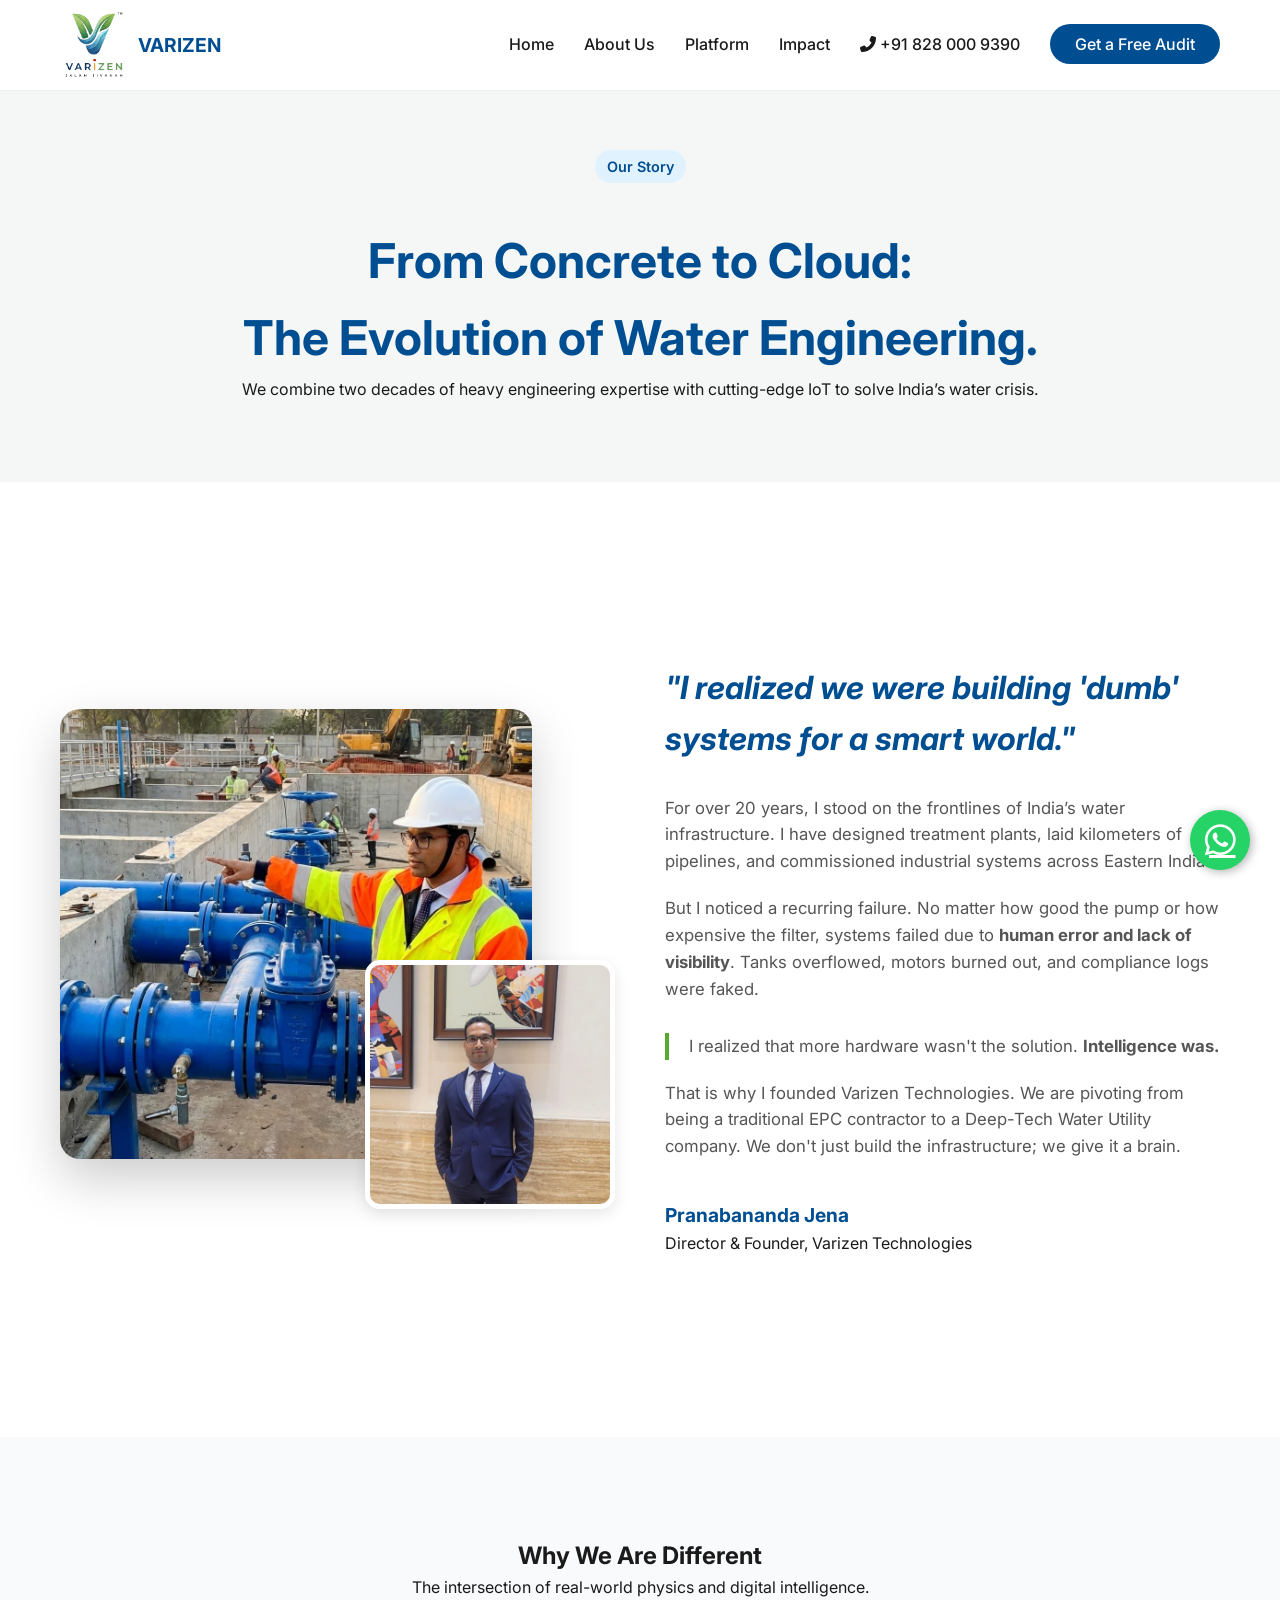
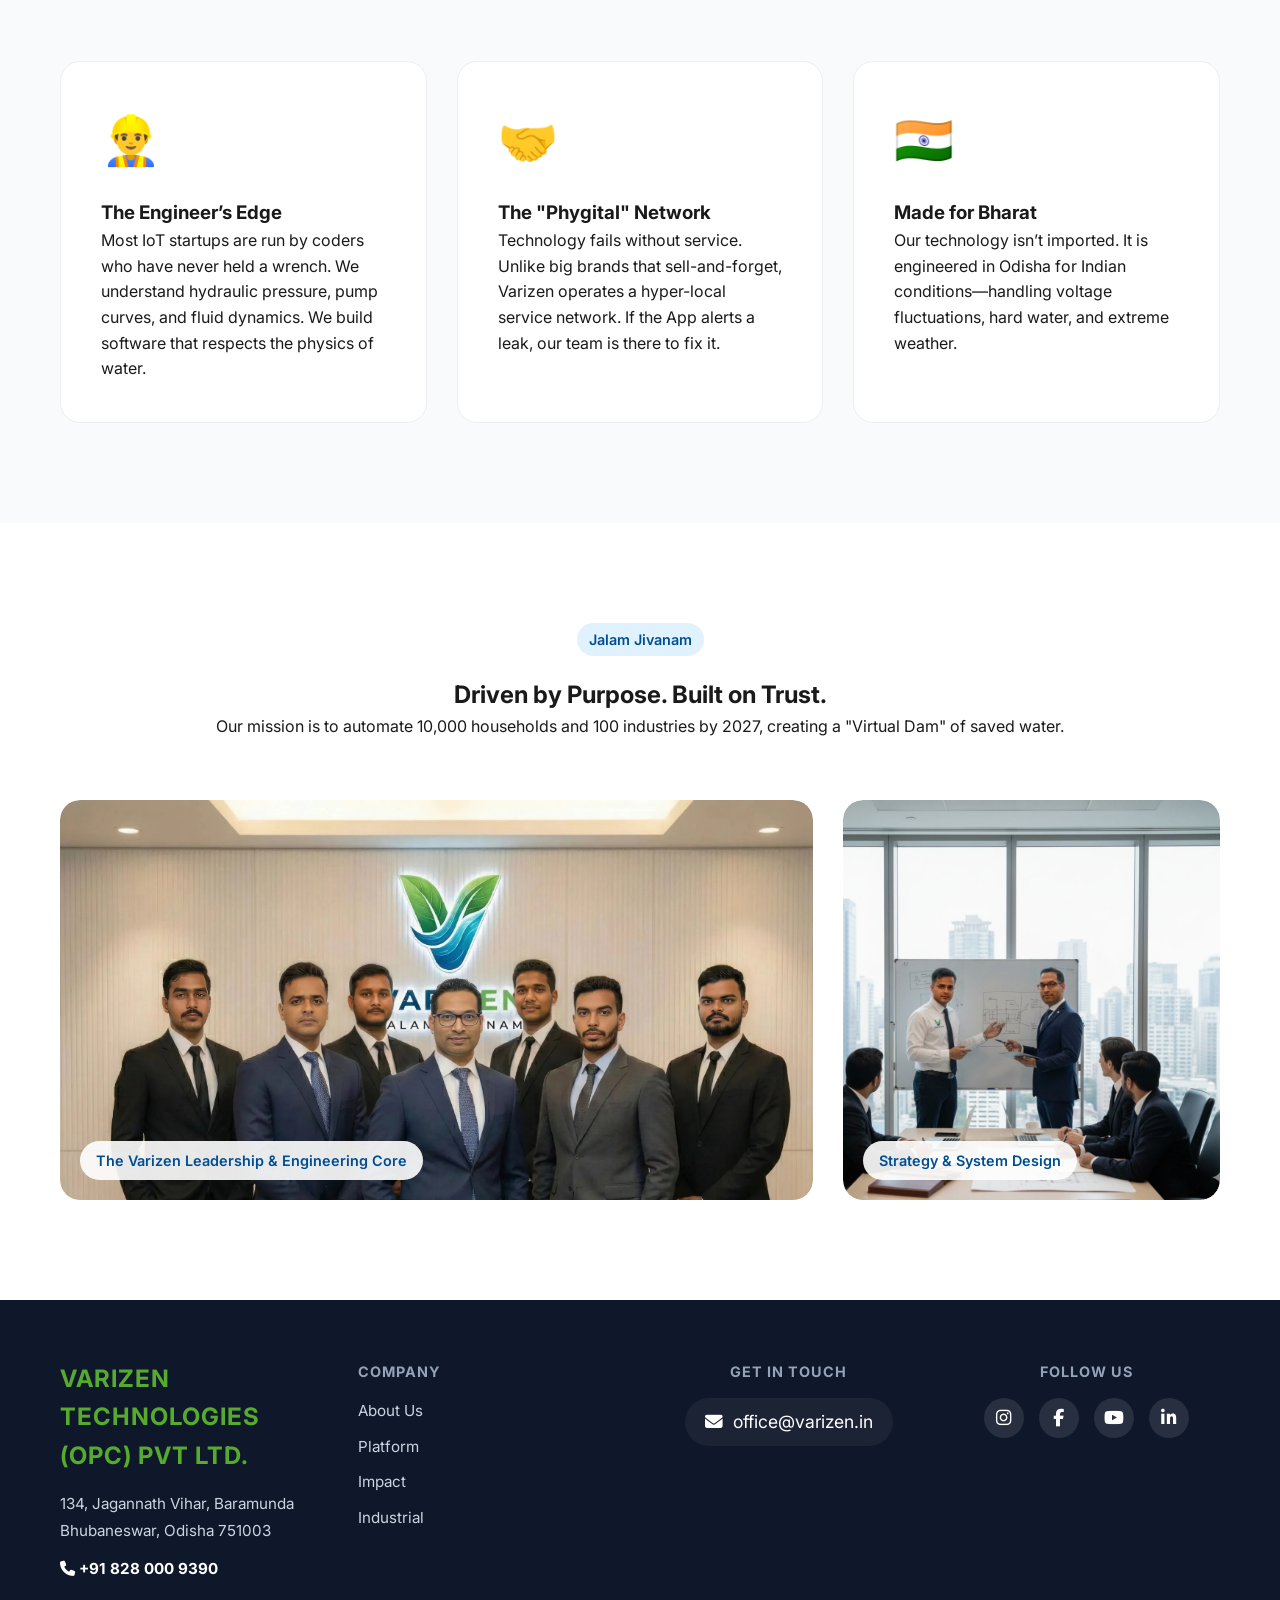
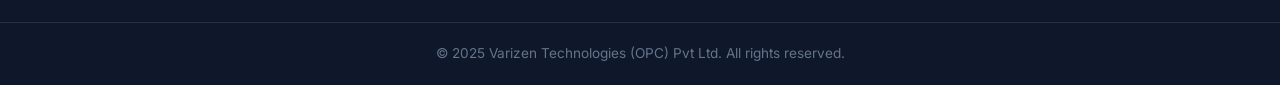
==== about.html @ 3175734f "Update about.html" ====
<!DOCTYPE html>
<html lang="en">
<head>
    <meta charset="UTF-8">
    <meta name="viewport" content="width=device-width, initial-scale=1.0">
    
    <title>About Varizen | The Engineer's Story Behind Smart Water</title>
    <meta name="description" content="Discover how Varizen Technologies evolved from traditional engineering to a leading IoT water utility company. Meet the founder Pranabananda Jena and his mission to save water.">
    
    <link rel="stylesheet" href="style.css">
    <link href="https://fonts.googleapis.com/css2?family=Inter:wght@300;400;600;700;800&display=swap" rel="stylesheet">
    <link rel="stylesheet" href="https://cdnjs.cloudflare.com/ajax/libs/font-awesome/6.4.0/css/all.min.css">
    <link rel="icon" type="image/png" href="assets/favicon.png">
</head>
<body>

    <nav>
        <div class="container nav-container">
            <div class="logo">
                <img src="assets/logo.PNG" alt="Varizen Logo" class="logo-img">
                <span class="logo-text">VARIZEN</span>
            </div>

            <div class="mobile-nav-group">
                <a href="tel:+918280009390" class="mobile-call-btn">
                    <i class="fas fa-phone-alt"></i> <span>Call Us</span>
                </a>

                <div class="hamburger" onclick="toggleMenu()">
                    <i class="fas fa-bars"></i>
                </div>
            </div>

            <ul class="nav-links" id="navLinks">
                <li><a href="index.html">Home</a></li>
                <li><a href="about.html">About Us</a></li>
                <li><a href="index.html#platform">Platform</a></li>
                <li><a href="index.html#impact">Impact</a></li>
                <li><a href="tel:+918280009390" class="nav-phone"><i class="fas fa-phone-alt"></i> +91 828 000 9390</a></li>
                <li><a href="#contact" class="btn-primary">Get a Free Audit</a></li>
            </ul>
        </div>
    </nav>
    
    <header class="page-header">
        <div class="container">
            <span class="badge">Our Story</span>
            <h1>From Concrete to Cloud: <br>The Evolution of Water Engineering.</h1>
            <p>We combine two decades of heavy engineering expertise with cutting-edge IoT to solve India’s water crisis.</p>
        </div>
    </header>

    <section class="story-section">
        <div class="container split-layout reverse-on-mobile">
            <div class="visual-side relative-container">
                <img src="assets/founder-site.jpg" alt="Pranabananda Jena on site" class="story-img-main shadow-lg">
                <img src="assets/founder-formal.jpg" alt="Founder in suit" class="story-img-overlay shadow-sm">
            </div>
            <div class="text-side story-text">
                <h2>"I realized we were building 'dumb' systems for a smart world."</h2>
                <p>For over 20 years, I stood on the frontlines of India’s water infrastructure. I have designed treatment plants, laid kilometers of pipelines, and commissioned industrial systems across Eastern India.</p>
                <p>But I noticed a recurring failure. No matter how good the pump or how expensive the filter, systems failed due to <strong>human error and lack of visibility</strong>. Tanks overflowed, motors burned out, and compliance logs were faked.</p>
                <p class="highlight-text">I realized that more hardware wasn't the solution. <strong>Intelligence was.</strong></p>
                <p>That is why I founded Varizen Technologies. We are pivoting from being a traditional EPC contractor to a Deep-Tech Water Utility company. We don't just build the infrastructure; we give it a brain.</p>
                <div class="founder-sign">
                    <strong>Pranabananda Jena</strong>
                    <span>Director & Founder, Varizen Technologies</span>
                </div>
            </div>
        </div>
    </section>

    <section class="dna-section">
        <div class="container">
            <div class="section-title">
                <h2>Why We Are Different</h2>
                <p>The intersection of real-world physics and digital intelligence.</p>
            </div>
            <div class="dna-grid">
                <div class="dna-card">
                    <div class="dna-icon">👷‍♂️</div>
                    <h3>The Engineer’s Edge</h3>
                    <p>Most IoT startups are run by coders who have never held a wrench. We understand hydraulic pressure, pump curves, and fluid dynamics. We build software that respects the physics of water.</p>
                </div>
                <div class="dna-card">
                    <div class="dna-icon">🤝</div>
                    <h3>The "Phygital" Network</h3>
                    <p>Technology fails without service. Unlike big brands that sell-and-forget, Varizen operates a hyper-local service network. If the App alerts a leak, our team is there to fix it.</p>
                </div>
                <div class="dna-card">
                    <div class="dna-icon">🇮🇳</div>
                    <h3>Made for Bharat</h3>
                    <p>Our technology isn’t imported. It is engineered in Odisha for Indian conditions—handling voltage fluctuations, hard water, and extreme weather.</p>
                </div>
            </div>
        </div>
    </section>

    <section class="team-section">
        <div class="container">
            <div class="section-title">
                <span class="badge">Jalam Jivanam</span>
                <h2>Driven by Purpose. Built on Trust.</h2>
                <p>Our mission is to automate 10,000 households and 100 industries by 2027, creating a "Virtual Dam" of saved water.</p>
            </div>
            
            <div class="team-gallery">
                <div class="gallery-item main-team-photo">
                    <img src="assets/team-full.jpg" alt="Varizen Leadership Team" class="shadow-md rounded-lg">
                    <div class="photo-caption">The Varizen Leadership & Engineering Core</div>
                </div>
                <div class="gallery-item side-team-photo">
                    <img src="assets/founders-working.jpg" alt="Founders Strategy Session" class="shadow-md rounded-lg">
                    <div class="photo-caption">Strategy & System Design</div>
                </div>
            </div>
        </div>
    </section>

    <footer>
        <div class="container footer-content">
            
            <div class="footer-col">
                <h3>VARIZEN TECHNOLOGIES (OPC) PVT LTD.</h3>
                <p class="address-text">
                    134, Jagannath Vihar, Baramunda<br>
                    Bhubaneswar, Odisha 751003
                </p>
                <p class="address-text" style="margin-top: 10px;">
                    <strong style="color: white;"><i class="fas fa-phone"></i> +91 828 000 9390</strong>
                </p>
            </div>

            <div class="footer-col">
                <h4>Company</h4>
                <ul class="footer-links-list">
                    <li><a href="about.html">About Us</a></li>
                    <li><a href="#platform">Platform</a></li>
                    <li><a href="#impact">Impact</a></li>
                    <li><a href="#commercial">Industrial</a></li>
                </ul>
            </div>

            <div class="footer-col center-text">
                <h4>Get in Touch</h4>
                <a href="mailto:office@varizen.in" class="email-link">
                    <i class="fas fa-envelope"></i> office@varizen.in
                </a>
            </div>

            <div class="footer-col right-text">
                <h4>Follow Us</h4>
                <div class="social-icons">
                    <a href="https://instagram.com/varizenwater" target="_blank"><i class="fab fa-instagram"></i></a>
                    <a href="https://facebook.com/varizenwater" target="_blank"><i class="fab fa-facebook-f"></i></a>
                    <a href="https://youtube.com/@varizenwater" target="_blank"><i class="fab fa-youtube"></i></a>
                    <a href="https://linkedin.com/company/varizenwater" target="_blank"><i class="fab fa-linkedin-in"></i></a>
                </div>
            </div>
        </div>
        <div class="copyright-bar">
            <p>&copy; 2025 Varizen Technologies (OPC) Pvt Ltd. All rights reserved.</p>
        </div>
    </footer>
    
    <a href="https://wa.me/918280009390?text=Hi%20Varizen,%20I%20would%20like%20to%20know%20more%20about%20your%20company." class="whatsapp-float" target="_blank">
        <i class="fab fa-whatsapp"></i>
    </a>
<script>
    // 1. Mobile Menu Toggle
    function toggleMenu() {
        const navLinks = document.getElementById("navLinks");
        navLinks.classList.toggle("active");
    }

    // 2. Active Menu Highlighter (Scroll Spy)
    window.addEventListener('scroll', () => {
        let sections = document.querySelectorAll('section');
        let navLinks = document.querySelectorAll('.nav-links a');
        
        sections.forEach(sec => {
            let top = window.scrollY;
            let offset = sec.offsetTop - 150; // Offset for fixed header
            let height = sec.offsetHeight;
            let id = sec.getAttribute('id');
            
            if(top >= offset && top < offset + height) {
                navLinks.forEach(links => {
                    links.classList.remove('active');
                    let target = document.querySelector('.nav-links a[href*=' + id + ']');
                    if(target) target.classList.add('active');
                });
            }
        });
    });
</script>
</body>
</html>
---- style.css ----
:root {
    --primary: #004e92;
    --secondary: #56ab2f;
    --dark: #1a1a1a;
    --light: #f4f7f6;
    --white: #ffffff;
    --gradient: linear-gradient(135deg, #004e92 0%, #56ab2f 100%);
}

* { margin: 0; padding: 0; box-sizing: border-box; font-family: 'Inter', sans-serif; }
body { background-color: var(--white); color: var(--dark); line-height: 1.6; }
.container { max-width: 1200px; margin: 0 auto; padding: 0 20px; }

/* ==================== NAVIGATION (DESKTOP DEFAULT) ==================== */
nav {
    padding: 10px 0; /* Reduced padding for sleeker look */
    position: fixed;
    width: 100%;
    top: 0;
    background: rgba(255, 255, 255, 0.98);
    backdrop-filter: blur(10px);
    z-index: 1000;
    border-bottom: 1px solid #eee;
}

.nav-container {
    display: flex;
    justify-content: space-between;
    align-items: center;
}

.logo {
    display: flex;
    align-items: center;
    gap: 10px;
    font-weight: 700;
    font-size: 1.2rem;
    color: var(--primary);
}

.logo-img { height: 70px; width: auto; } /* Fixed Desktop Height */

/* Desktop Menu Layout */
.nav-links {
    list-style: none;
    display: flex; /* Horizontal on Desktop */
    gap: 30px;
    align-items: center;
}

.nav-links a {
    text-decoration: none;
    color: var(--dark);
    font-weight: 500;
    position: relative;
    transition: 0.3s;
}

/* Hover & Active Effect (Underline) */
.nav-links a:hover, .nav-links a.active {
    color: var(--primary);
}

.nav-links a::after {
    content: '';
    position: absolute;
    width: 0%;
    height: 2px;
    bottom: -5px;
    left: 0;
    background-color: var(--primary);
    transition: 0.3s;
}

.nav-links a:hover::after, .nav-links a.active::after {
    width: 100%;
}

/* Hide Mobile Elements on Desktop */
.hamburger, .mobile-nav-group, .mobile-call-btn {
    display: none;
}

/* ==================== BUTTONS & UTILS ==================== */
.btn-primary {
    background: var(--primary);
    color: white !important;
    padding: 10px 25px;
    border-radius: 50px;
    transition: 0.3s;
}
.btn-primary:hover { background: var(--secondary); transform: translateY(-2px); }
.btn-primary::after { display: none; } /* No underline for button */

/* ==================== HERO SECTION ==================== */
.hero {
    padding-top: 140px;
    padding-bottom: 80px;
    background: radial-gradient(circle at top right, #eef9f0 0%, #fff 40%);
}
.hero-content { display: flex; align-items: center; justify-content: space-between; }
.hero-text { flex: 1; padding-right: 50px; }
.hero-text h1 { font-size: 3.5rem; line-height: 1.1; margin-bottom: 20px; color: #0f172a; }
.highlight { background: var(--gradient); -webkit-background-clip: text; -webkit-text-fill-color: transparent; }
.badge { background: #e0f2fe; color: var(--primary); padding: 5px 12px; border-radius: 20px; font-size: 0.9rem; font-weight: 600; margin-bottom: 20px; display: inline-block; }
.cta-group { margin-top: 30px; display: flex; gap: 15px; }

/* Phone Mockup */
.phone-mockup { width: 300px; height: 600px; background: #000; border-radius: 40px; padding: 10px; box-shadow: 0 20px 50px rgba(0,0,0,0.2); position: relative; border: 4px solid #333; }
.screen { background: white; width: 100%; height: 100%; border-radius: 30px; overflow: hidden; position: relative; display: flex; flex-direction: column; }
.app-header { background: var(--primary); color: white; padding: 30px 20px 10px; display: flex; justify-content: space-between; }
.water-circle { width: 180px; height: 180px; border: 5px solid #eee; border-radius: 50%; margin: 40px auto; position: relative; overflow: hidden; background: #fff; }
.wave { position: absolute; bottom: 0; left: 0; width: 200%; height: 60%; background: rgba(0, 78, 146, 0.6); animation: wave 4s infinite linear; }
@keyframes wave { 0% { transform: translateX(0); } 100% { transform: translateX(-50%); } }
.app-stats { padding: 20px; display: grid; grid-template-columns: 1fr 1fr; gap: 10px; }
.stat-box { background: #f4f7f6; padding: 15px; border-radius: 12px; text-align: center; }
.alert-box { background: #dcfce7; color: #166534; margin: 20px; padding: 10px; border-radius: 8px; text-align: center; font-weight: bold; font-size: 0.9rem; }

/* Ticker & Features */
.ticker-section { background: var(--dark); color: white; text-align: center; padding: 40px 0; }
.ticker-section h2 { font-size: 4rem; font-weight: 700; color: var(--secondary); font-family: monospace; }
.features { padding: 100px 0; }
.section-title { text-align: center; margin-bottom: 60px; }
.feature-grid { display: grid; grid-template-columns: repeat(auto-fit, minmax(300px, 1fr)); gap: 30px; }
.card { padding: 30px; border-radius: 20px; background: white; box-shadow: 0 10px 30px rgba(0,0,0,0.05); transition: 0.3s; border: 1px solid #eee; }
.card:hover { transform: translateY(-10px); border-color: var(--primary); }
.card .icon { font-size: 2rem; margin-bottom: 20px; background: #e0f2fe; width: 60px; height: 60px; display: flex; align-items: center; justify-content: center; border-radius: 50%; }

/* Industrial */
.industrial { padding-bottom: 80px; }
.split-layout { display: flex; align-items: center; gap: 50px; padding: 80px 20px; }
.text-side { flex: 1; min-width: 300px; }
.visual-side { flex: 1; display: flex; justify-content: center; }
.check-list { list-style: none; margin: 20px 0; }
.check-list li { margin-bottom: 10px; font-size: 1.1rem; color: var(--dark); }
.industrial-img { width: 100%; max-width: 600px; border-radius: 20px; box-shadow: 0 20px 40px rgba(0, 78, 146, 0.2); border: 4px solid white; display: block; margin: 0 auto; }

/* Impact */
.impact-grid { display: grid; grid-template-columns: repeat(auto-fit, minmax(250px, 1fr)); gap: 30px; margin-bottom: 50px; }
.impact-card { background: white; padding: 40px 20px; border-radius: 20px; text-align: center; border: 1px solid #eee; transition: 0.3s; }
.impact-card:hover { box-shadow: 0 10px 40px rgba(86, 171, 47, 0.2); transform: translateY(-5px); border-color: var(--secondary); }
.impact-icon { font-size: 2.5rem; margin-bottom: 15px; }
.impact-number { font-size: 2.5rem; font-weight: 800; color: var(--secondary); margin: 10px 0; }
.impact-desc { color: #666; font-size: 0.95rem; }
.roi-box { background: var(--primary); color: white; padding: 40px; border-radius: 20px; text-align: center; max-width: 800px; margin: 0 auto; box-shadow: 0 20px 40px rgba(0, 78, 146, 0.3); }
.roi-box h3 { margin-bottom: 10px; font-size: 1.5rem; }
.roi-box strong { color: #ffd700; font-size: 1.2rem; }

/* Footer */
footer { background: #0f172a; color: white; padding-top: 60px; margin-top: auto; }
.footer-content { display: flex; justify-content: space-between; align-items: flex-start; padding-bottom: 40px; flex-wrap: wrap; gap: 30px; }
.footer-col { flex: 1; min-width: 250px; }
.footer-col h3 { color: var(--secondary); font-size: 1.5rem; margin-bottom: 15px; letter-spacing: 1px; }
.footer-col h4 { color: #94a3b8; font-size: 0.9rem; text-transform: uppercase; letter-spacing: 1px; margin-bottom: 15px; }
.address-text { color: #cbd5e1; font-size: 0.95rem; line-height: 1.8; }
.email-link { color: white; text-decoration: none; font-size: 1.1rem; transition: 0.3s; display: inline-flex; align-items: center; gap: 10px; background: rgba(255,255,255,0.05); padding: 10px 20px; border-radius: 50px; }
.email-link:hover { background: var(--primary); transform: translateY(-2px); }
.social-icons { display: flex; gap: 15px; }
.social-icons a { width: 40px; height: 40px; background: rgba(255,255,255,0.1); color: white; display: flex; align-items: center; justify-content: center; border-radius: 50%; text-decoration: none; transition: 0.3s; font-size: 1.1rem; }
.social-icons a:hover { background: var(--secondary); transform: translateY(-3px); box-shadow: 0 5px 15px rgba(86, 171, 47, 0.3); }
.right-text, .center-text { display: flex; flex-direction: column; align-items: center; }
.copyright-bar { border-top: 1px solid rgba(255,255,255,0.1); text-align: center; padding: 20px 0; font-size: 0.85rem; color: #64748b; }
.footer-links-list { list-style: none; padding: 0; }
.footer-links-list li { margin-bottom: 10px; }
.footer-links-list a { text-decoration: none; color: #cbd5e1; font-size: 0.95rem; transition: 0.3s; display: inline-block; }
.footer-links-list a:hover { color: var(--secondary); transform: translateX(5px); }

/* About Page Styles */
.page-header { padding-top: 150px; padding-bottom: 80px; background: var(--light); text-align: center; }
.page-header h1 { font-size: 3rem; color: var(--primary); margin-top: 20px; }
.story-section { padding: 100px 0; background: white; }
.story-text h2 { font-size: 2rem; color: var(--primary); margin-bottom: 30px; font-style: italic; position: relative; }
.story-text h2::before { content: '“'; font-size: 5rem; color: rgba(0, 78, 146, 0.1); position: absolute; top: -40px; left: -20px; z-index: -1; }
.story-text p { margin-bottom: 20px; font-size: 1.05rem; color: #555; }
.highlight-text { font-size: 1.2rem; color: var(--dark); border-left: 4px solid var(--secondary); padding-left: 20px; margin: 30px 0; }
.founder-sign { margin-top: 40px; }
.founder-sign strong { display: block; font-size: 1.2rem; color: var(--primary); }
.relative-container { position: relative; height: 500px; }
.story-img-main { width: 85%; height: 450px; object-fit: cover; border-radius: 20px; position: absolute; top: 0; left: 0; z-index: 1; }
.story-img-overlay { width: 45%; height: auto; border-radius: 15px; position: absolute; bottom: 0; right: 0; z-index: 2; border: 5px solid white; }
.dna-section { padding: 100px 0; background: #f8fafc; }
.dna-grid { display: grid; grid-template-columns: repeat(auto-fit, minmax(300px, 1fr)); gap: 30px; }
.dna-card { background: white; padding: 40px; border-radius: 20px; border: 1px solid #eee; transition: 0.3s; }
.dna-card:hover { border-color: var(--primary); box-shadow: 0 10px 30px rgba(0,0,0,0.05); }
.dna-icon { font-size: 3rem; margin-bottom: 20px; }
.team-section { padding: 100px 0; background: white; }
.team-gallery { display: grid; grid-template-columns: 2fr 1fr; gap: 30px; margin-top: 50px; }
.gallery-item { position: relative; height: 400px; overflow: hidden; border-radius: 20px; }
.gallery-item img { width: 100%; height: 100%; object-fit: cover; object-position: top center; }
.photo-caption { position: absolute; bottom: 20px; left: 20px; background: rgba(255,255,255,0.9); padding: 8px 16px; border-radius: 50px; font-weight: 600; color: var(--primary); font-size: 0.9rem; }
.shadow-sm { box-shadow: 0 5px 15px rgba(0,0,0,0.1); }
.shadow-md { box-shadow: 0 10px 30px rgba(0,0,0,0.15); }
.shadow-lg { box-shadow: 0 20px 50px rgba(0,0,0,0.2); }
.rounded-lg { border-radius: 20px; }

/* ==================== MOBILE RESPONSIVENESS ==================== */
@media (max-width: 900px) {
    .team-gallery { grid-template-columns: 1fr; height: auto; }
    .main-team-photo { height: 300px; }
    .side-team-photo { height: 300px; }
    .nav-phone { display: none; }
}

@media (max-width: 768px) {
    /* Reveal Mobile Elements */
    .mobile-nav-group { display: flex; align-items: center; }
    .hamburger { display: block; font-size: 1.5rem; color: var(--primary); cursor: pointer; margin-left: 15px; }
    
    /* Hide Desktop Logo Text */
    .logo-text { display: none; }
    .logo-img { height: 50px; width: auto; object-fit: contain; }

    /* Mobile Call Button */
    .mobile-call-btn { display: flex; align-items: center; gap: 6px; background-color: #004e92; color: white !important; padding: 8px 16px; border-radius: 50px; text-decoration: none; font-weight: 600; font-size: 0.85rem; box-shadow: 0 4px 10px rgba(0, 78, 146, 0.2); transition: 0.2s; }
    .mobile-call-btn:active { transform: scale(0.95); background-color: #003366; }

    /* Mobile Menu Logic */
    .nav-links {
        display: none; /* Hidden Default */
        position: absolute;
        top: 80px; /* Pushed down to clear header */
        left: 0;
        width: 100%;
        background-color: white;
        flex-direction: column;
        align-items: center;
        gap: 25px;
        padding: 40px 0;
        box-shadow: 0 10px 20px rgba(0,0,0,0.1);
        border-top: 1px solid #eee;
    }
    
    .nav-links.active { display: flex; } /* Show when Active */
    
    /* Layout Adjustments */
    .hero-content, .split-layout { flex-direction: column; }
    .hero-text { padding-right: 0; text-align: center; margin-bottom: 40px; }
    .hero-text h1 { font-size: 2.5rem; }
    .cta-group { justify-content: center; }
    .footer-content { flex-direction: column; text-align: center; align-items: center; }
    .relative-container { height: auto; margin-bottom: 50px; }
    .story-img-main { position: relative; width: 100%; height: 350px; }
    .story-img-overlay { position: absolute; width: 40%; bottom: -30px; right: 10px; }
    .reverse-on-mobile { flex-direction: column-reverse; }
    
    /* Header Fixes */
    .page-header { padding-top: 120px !important; padding-bottom: 40px; }
    .page-header h1 { font-size: 2rem !important; line-height: 1.3; margin-top: 10px; padding: 0 15px; }
}

/* Floating WhatsApp */
.whatsapp-float { position: fixed; width: 60px; height: 60px; bottom: 30px; right: 30px; background-color: #25d366; color: #FFF; border-radius: 50px; text-align: center; font-size: 35px; box-shadow: 2px 2px 10px rgba(0,0,0,0.3); z-index: 10000; display: flex; align-items: center; justify-content: center; transition: 0.3s; animation: pulse 2s infinite; }
.whatsapp-float:hover { background-color: #1ebe57; transform: scale(1.1); }
@keyframes pulse { 0% { box-shadow: 0 0 0 0 rgba(37, 211, 102, 0.7); } 70% { box-shadow: 0 0 0 15px rgba(37, 211, 102, 0); } 100% { box-shadow: 0 0 0 0 rgba(37, 211, 102, 0); } }
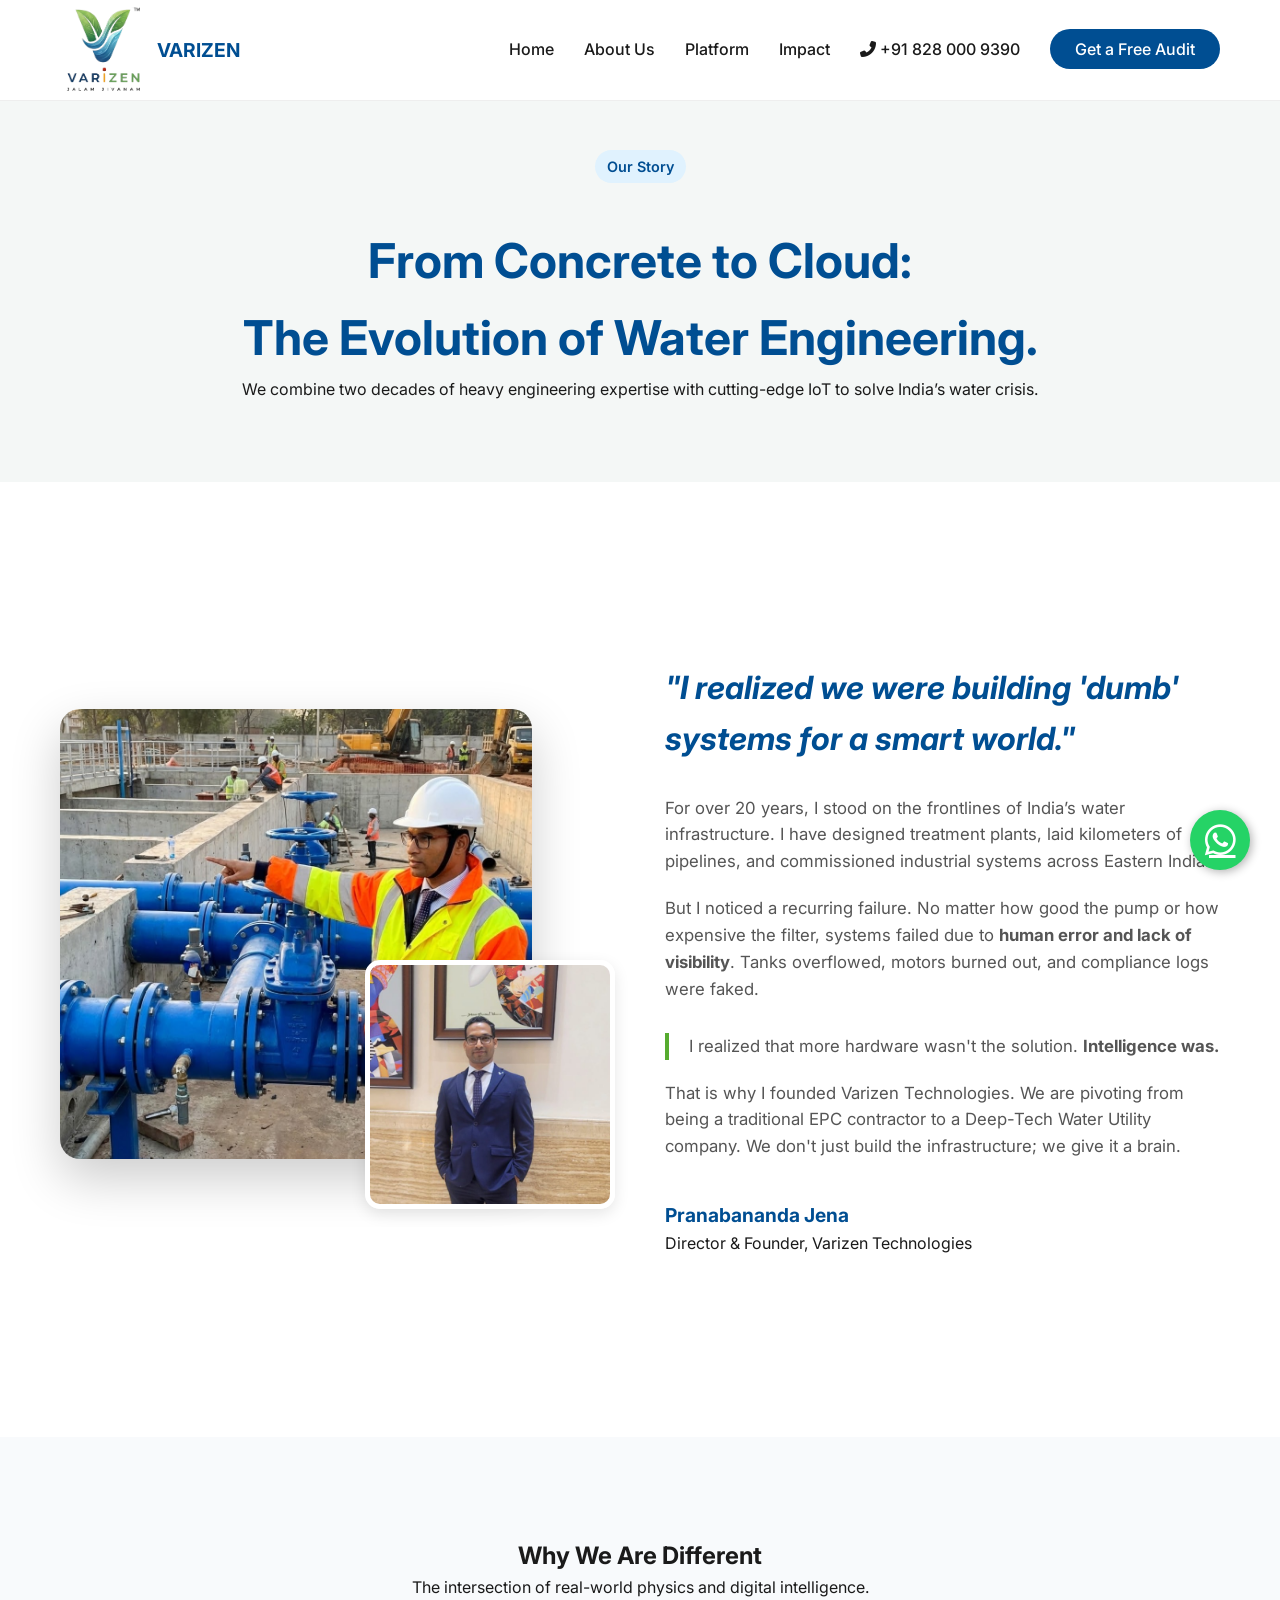
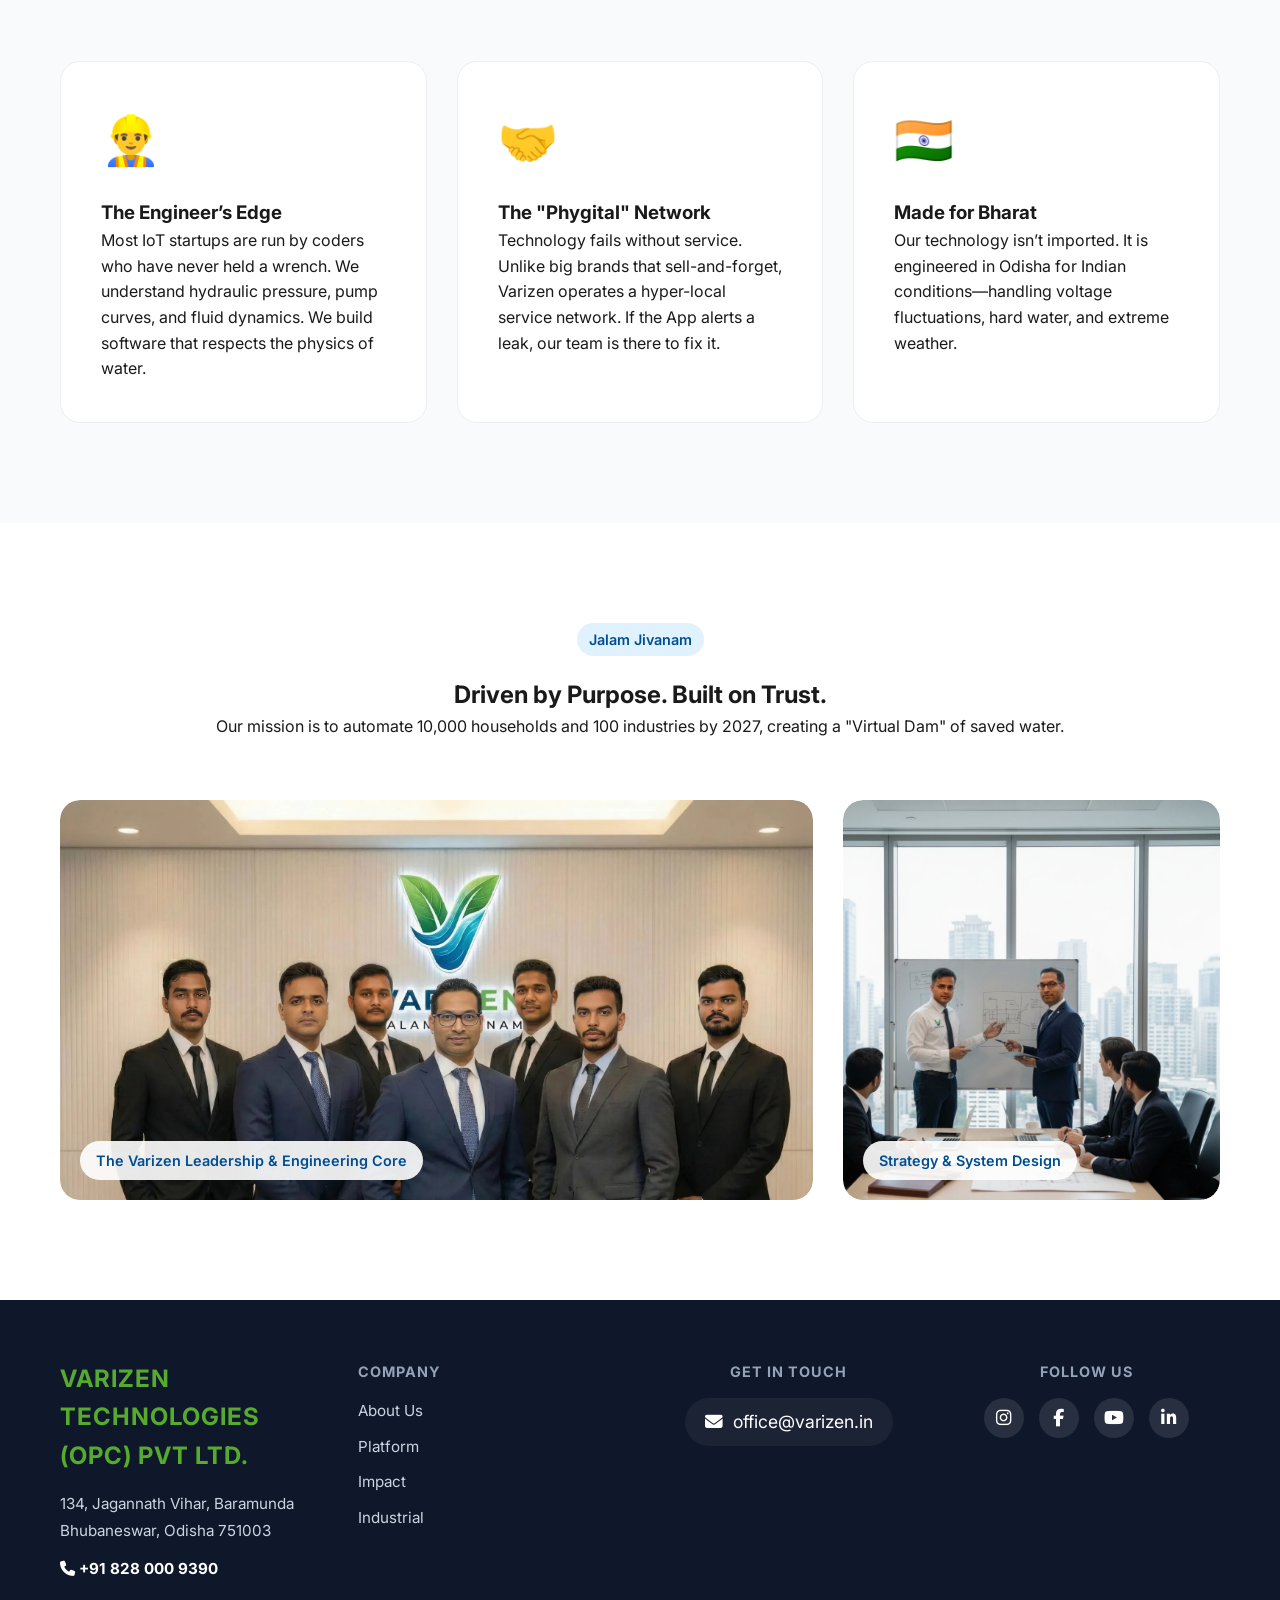
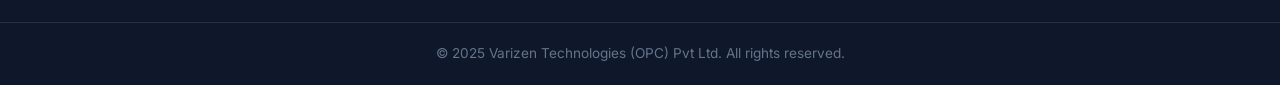
==== commit c662a14f: "Update about.html" ====
--- a/about.html
+++ b/about.html
@@ -173,25 +173,58 @@
         navLinks.classList.toggle("active");
     }
 
-    // 2. Active Menu Highlighter (Scroll Spy)
-    window.addEventListener('scroll', () => {
-        let sections = document.querySelectorAll('section');
-        let navLinks = document.querySelectorAll('.nav-links a');
-        
-        sections.forEach(sec => {
-            let top = window.scrollY;
-            let offset = sec.offsetTop - 150; // Offset for fixed header
-            let height = sec.offsetHeight;
-            let id = sec.getAttribute('id');
+    // 2. Active Menu Highlighter
+    document.addEventListener("DOMContentLoaded", function() {
+        const navLinks = document.querySelectorAll('.nav-links a');
+        const currentPath = window.location.pathname;
+
+        // === LOGIC A: File-Based Highlighting (Home / About) ===
+        navLinks.forEach(link => {
+            link.classList.remove('active-link'); // Clean slate
             
-            if(top >= offset && top < offset + height) {
-                navLinks.forEach(links => {
-                    links.classList.remove('active');
-                    let target = document.querySelector('.nav-links a[href*=' + id + ']');
-                    if(target) target.classList.add('active');
-                });
+            const href = link.getAttribute('href');
+
+            // CASE 1: HOME PAGE
+            // Checks if we are at root "/" OR "/index.html"
+            if (href === 'index.html' && (currentPath.endsWith('/') || currentPath.endsWith('index.html'))) {
+                link.classList.add('active-link');
+            }
+
+            // CASE 2: ABOUT PAGE
+            if (href === 'about.html' && currentPath.includes('about.html')) {
+                link.classList.add('active-link');
             }
         });
+
+        // === LOGIC B: Scroll-Based Highlighting (Platform / Impact) ===
+        // Only run this if we are on the Home Page
+        if (currentPath.endsWith('/') || currentPath.endsWith('index.html')) {
+            window.addEventListener('scroll', () => {
+                let sections = document.querySelectorAll('section');
+                
+                sections.forEach(sec => {
+                    let top = window.scrollY;
+                    let offset = sec.offsetTop - 150; // Adjust for header height
+                    let height = sec.offsetHeight;
+                    let id = sec.getAttribute('id');
+                    
+                    if (top >= offset && top < offset + height) {
+                        // If we are scrolling a section, remove the "Home" highlight
+                        navLinks.forEach(link => link.classList.remove('active-link'));
+                        
+                        // Add highlight to the specific section link
+                        let target = document.querySelector('.nav-links a[href*=' + id + ']');
+                        if(target) target.classList.add('active-link');
+                    }
+                });
+                
+                // If we scroll back to the very top, re-highlight Home
+                if (window.scrollY < 100) {
+                     navLinks.forEach(link => link.classList.remove('active-link'));
+                     document.querySelector('.nav-links a[href="index.html"]').classList.add('active-link');
+                }
+            });
+        }
     });
 </script>
 </body>
--- a/style.css
+++ b/style.css
@@ -13,7 +13,7 @@
 
 /* ==================== NAVIGATION (DESKTOP DEFAULT) ==================== */
 nav {
-    padding: 10px 0; /* Reduced padding for sleeker look */
+    padding: 5px 0; /* Reduced padding for sleeker look */
     position: fixed;
     width: 100%;
     top: 0;
@@ -38,7 +38,7 @@
     color: var(--primary);
 }
 
-.logo-img { height: 70px; width: auto; } /* Fixed Desktop Height */
+.logo-img { height: 90px; width: auto; } /* Fixed Desktop Height */
 
 /* Desktop Menu Layout */
 .nav-links {
@@ -208,7 +208,7 @@
     
     /* Hide Desktop Logo Text */
     .logo-text { display: none; }
-    .logo-img { height: 50px; width: auto; object-fit: contain; }
+    .logo-img { height: 60px; width: auto; object-fit: contain; }
 
     /* Mobile Call Button */
     .mobile-call-btn { display: flex; align-items: center; gap: 6px; background-color: #004e92; color: white !important; padding: 8px 16px; border-radius: 50px; text-decoration: none; font-weight: 600; font-size: 0.85rem; box-shadow: 0 4px 10px rgba(0, 78, 146, 0.2); transition: 0.2s; }
@@ -218,7 +218,7 @@
     .nav-links {
         display: none; /* Hidden Default */
         position: absolute;
-        top: 80px; /* Pushed down to clear header */
+        top: 90px; /* Pushed down to clear header */
         left: 0;
         width: 100%;
         background-color: white;
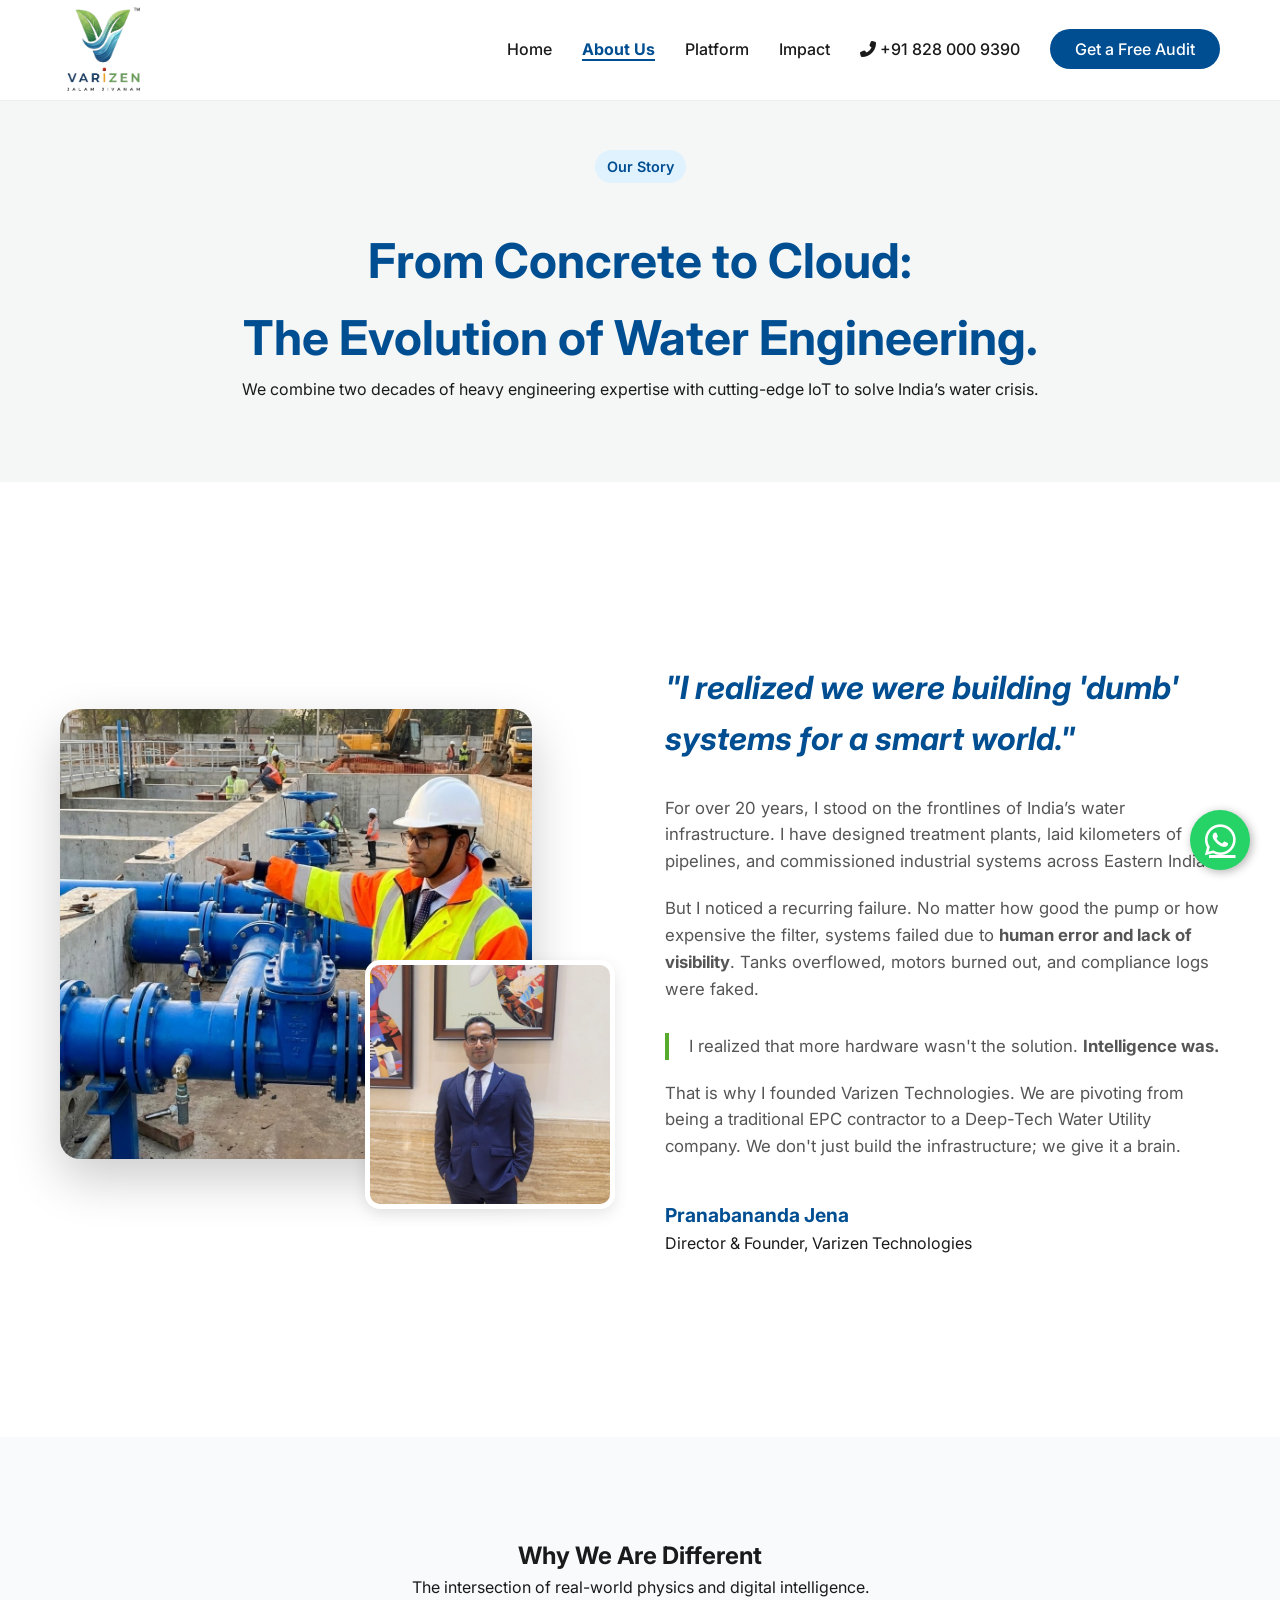
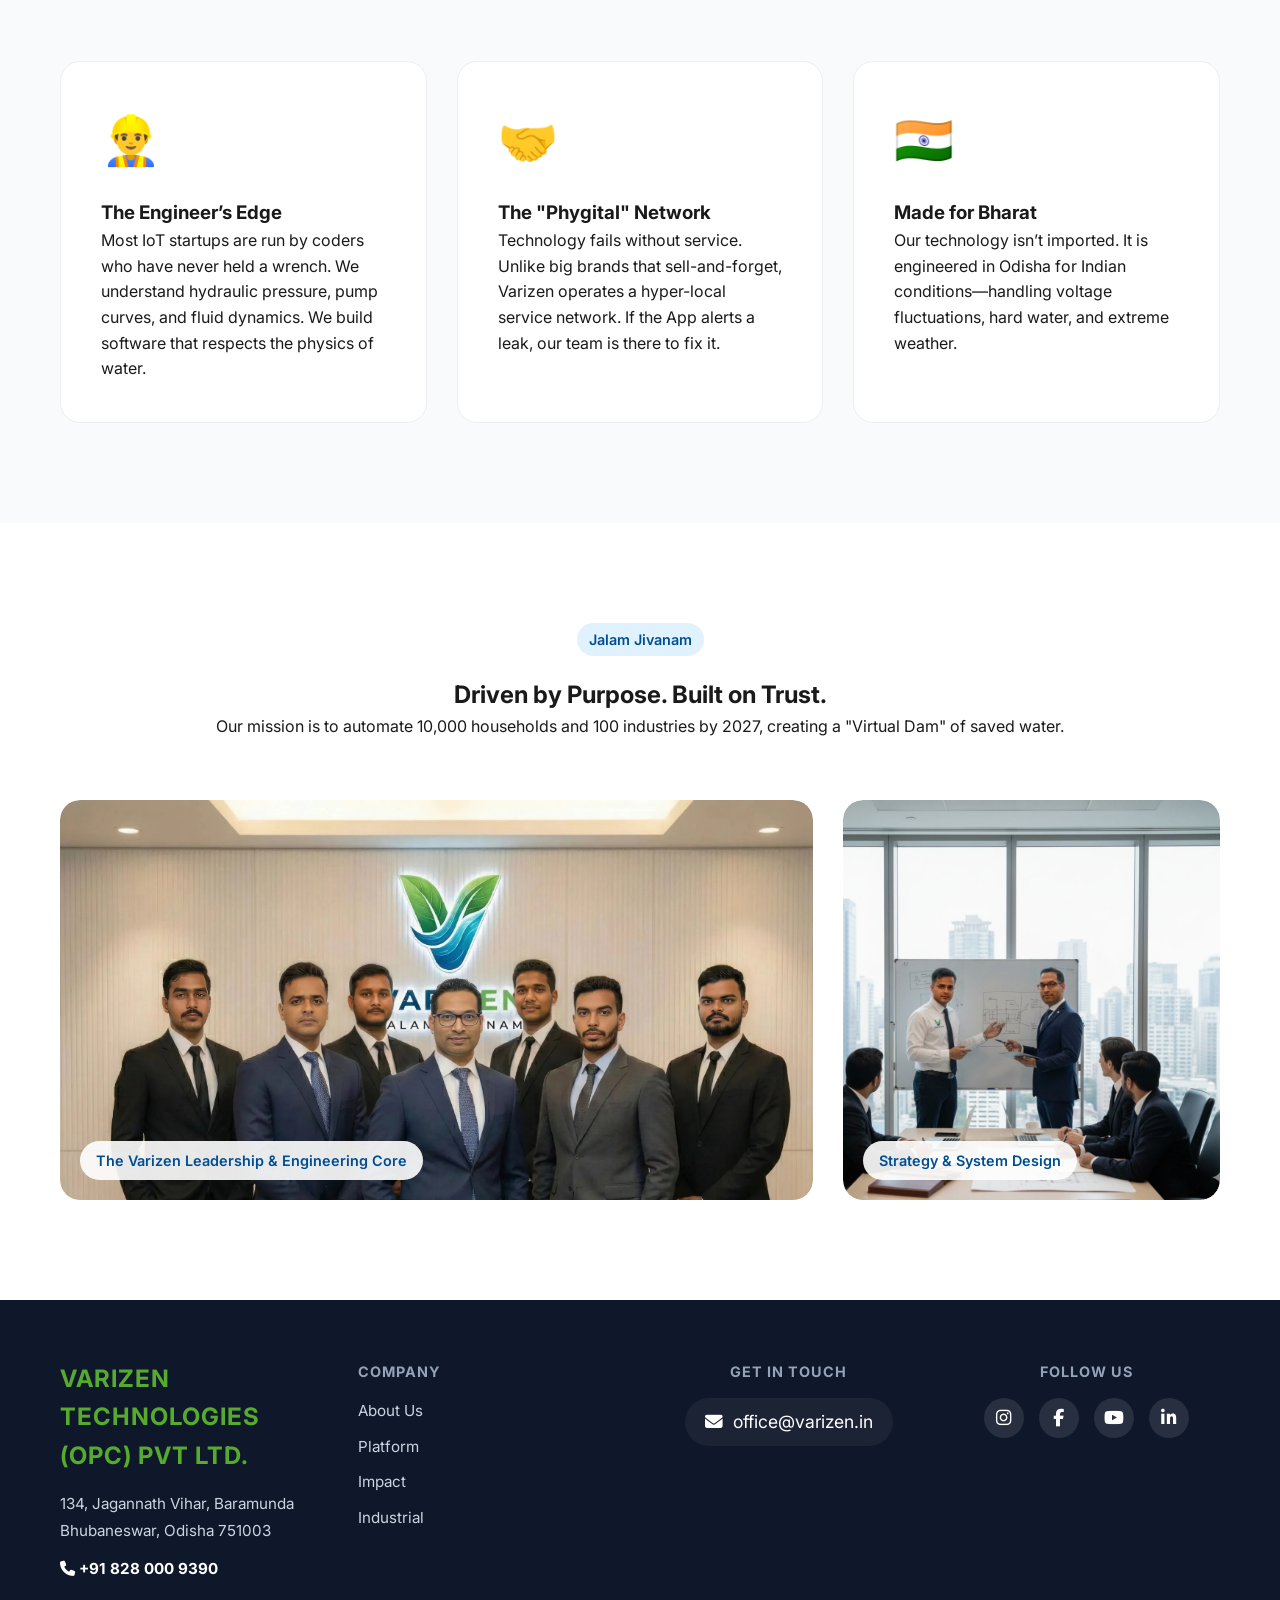
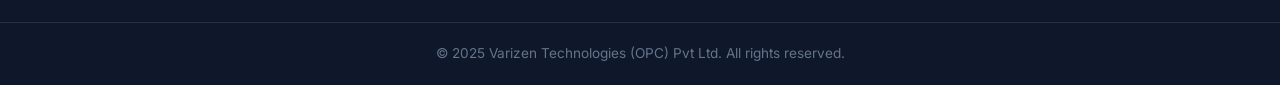
==== commit 00d9be01: "Update about.html" ====
--- a/about.html
+++ b/about.html
@@ -18,7 +18,7 @@
         <div class="container nav-container">
             <div class="logo">
                 <img src="assets/logo.PNG" alt="Varizen Logo" class="logo-img">
-                <span class="logo-text">VARIZEN</span>
+                <span class="logo-text"></span>
             </div>
 
             <div class="mobile-nav-group">
@@ -173,58 +173,68 @@
         navLinks.classList.toggle("active");
     }
 
-    // 2. Active Menu Highlighter
+    // 2. Intelligent Menu Highlighter (Works on Load & Scroll)
     document.addEventListener("DOMContentLoaded", function() {
         const navLinks = document.querySelectorAll('.nav-links a');
         const currentPath = window.location.pathname;
-
-        // === LOGIC A: File-Based Highlighting (Home / About) ===
-        navLinks.forEach(link => {
-            link.classList.remove('active-link'); // Clean slate
-            
-            const href = link.getAttribute('href');
-
-            // CASE 1: HOME PAGE
-            // Checks if we are at root "/" OR "/index.html"
-            if (href === 'index.html' && (currentPath.endsWith('/') || currentPath.endsWith('index.html'))) {
-                link.classList.add('active-link');
-            }
-
-            // CASE 2: ABOUT PAGE
-            if (href === 'about.html' && currentPath.includes('about.html')) {
-                link.classList.add('active-link');
+        const currentHash = window.location.hash; // Gets #platform, #impact etc.
+
+        // --- PART A: Handle "About Us" Page ---
+        if (currentPath.includes('about.html')) {
+            navLinks.forEach(link => link.classList.remove('active-link'));
+            document.querySelector('a[href="about.html"]').classList.add('active-link');
+            return; // Stop here if we are on About page
+        }
+
+        // --- PART B: Handle Home Page (Scroll Spy) ---
+        
+        // 1. Default to "Home" active
+        function setHomeActive() {
+            navLinks.forEach(link => link.classList.remove('active-link'));
+            document.querySelector('a[href="index.html"]').classList.add('active-link');
+        }
+
+        // If no hash (#) is present, highlight Home immediately
+        if (!currentHash) {
+            setHomeActive();
+        }
+
+        // 2. Setup IntersectionObserver (The Modern Way)
+        // This watches sections and triggers when 50% of them is visible
+        const observerOptions = {
+            root: null,
+            rootMargin: '0px',
+            threshold: 0.4 // Trigger when 40% of the section is visible
+        };
+
+        const observer = new IntersectionObserver((entries) => {
+            entries.forEach(entry => {
+                if (entry.isIntersecting) {
+                    // Remove active class from all
+                    navLinks.forEach(link => link.classList.remove('active-link'));
+                    
+                    // Add active class to the visible section's link
+                    const id = entry.target.getAttribute('id');
+                    const targetLink = document.querySelector(`.nav-links a[href*="#${id}"]`);
+                    
+                    if (targetLink) {
+                        targetLink.classList.add('active-link');
+                    }
+                }
+            });
+        }, observerOptions);
+
+        // Start watching the sections
+        document.querySelectorAll('section').forEach(section => {
+            observer.observe(section);
+        });
+
+        // 3. Special Case: Detect if user scrolls back to very top (Home)
+        window.addEventListener('scroll', () => {
+            if (window.scrollY === 0) {
+                setHomeActive();
             }
         });
-
-        // === LOGIC B: Scroll-Based Highlighting (Platform / Impact) ===
-        // Only run this if we are on the Home Page
-        if (currentPath.endsWith('/') || currentPath.endsWith('index.html')) {
-            window.addEventListener('scroll', () => {
-                let sections = document.querySelectorAll('section');
-                
-                sections.forEach(sec => {
-                    let top = window.scrollY;
-                    let offset = sec.offsetTop - 150; // Adjust for header height
-                    let height = sec.offsetHeight;
-                    let id = sec.getAttribute('id');
-                    
-                    if (top >= offset && top < offset + height) {
-                        // If we are scrolling a section, remove the "Home" highlight
-                        navLinks.forEach(link => link.classList.remove('active-link'));
-                        
-                        // Add highlight to the specific section link
-                        let target = document.querySelector('.nav-links a[href*=' + id + ']');
-                        if(target) target.classList.add('active-link');
-                    }
-                });
-                
-                // If we scroll back to the very top, re-highlight Home
-                if (window.scrollY < 100) {
-                     navLinks.forEach(link => link.classList.remove('active-link'));
-                     document.querySelector('.nav-links a[href="index.html"]').classList.add('active-link');
-                }
-            });
-        }
     });
 </script>
 </body>
--- a/style.css
+++ b/style.css
@@ -248,6 +248,12 @@
     .page-header h1 { font-size: 2rem !important; line-height: 1.3; margin-top: 10px; padding: 0 15px; }
 }
 
+/* Active Link Style for Navbar */
+.active-link {
+    color: var(--primary) !important; /* Force Blue */
+    font-weight: 700 !important;      /* Force Bold */
+    border-bottom: 2px solid var(--primary); /* Optional: Add underline to be sure */
+}
 /* Floating WhatsApp */
 .whatsapp-float { position: fixed; width: 60px; height: 60px; bottom: 30px; right: 30px; background-color: #25d366; color: #FFF; border-radius: 50px; text-align: center; font-size: 35px; box-shadow: 2px 2px 10px rgba(0,0,0,0.3); z-index: 10000; display: flex; align-items: center; justify-content: center; transition: 0.3s; animation: pulse 2s infinite; }
 .whatsapp-float:hover { background-color: #1ebe57; transform: scale(1.1); }
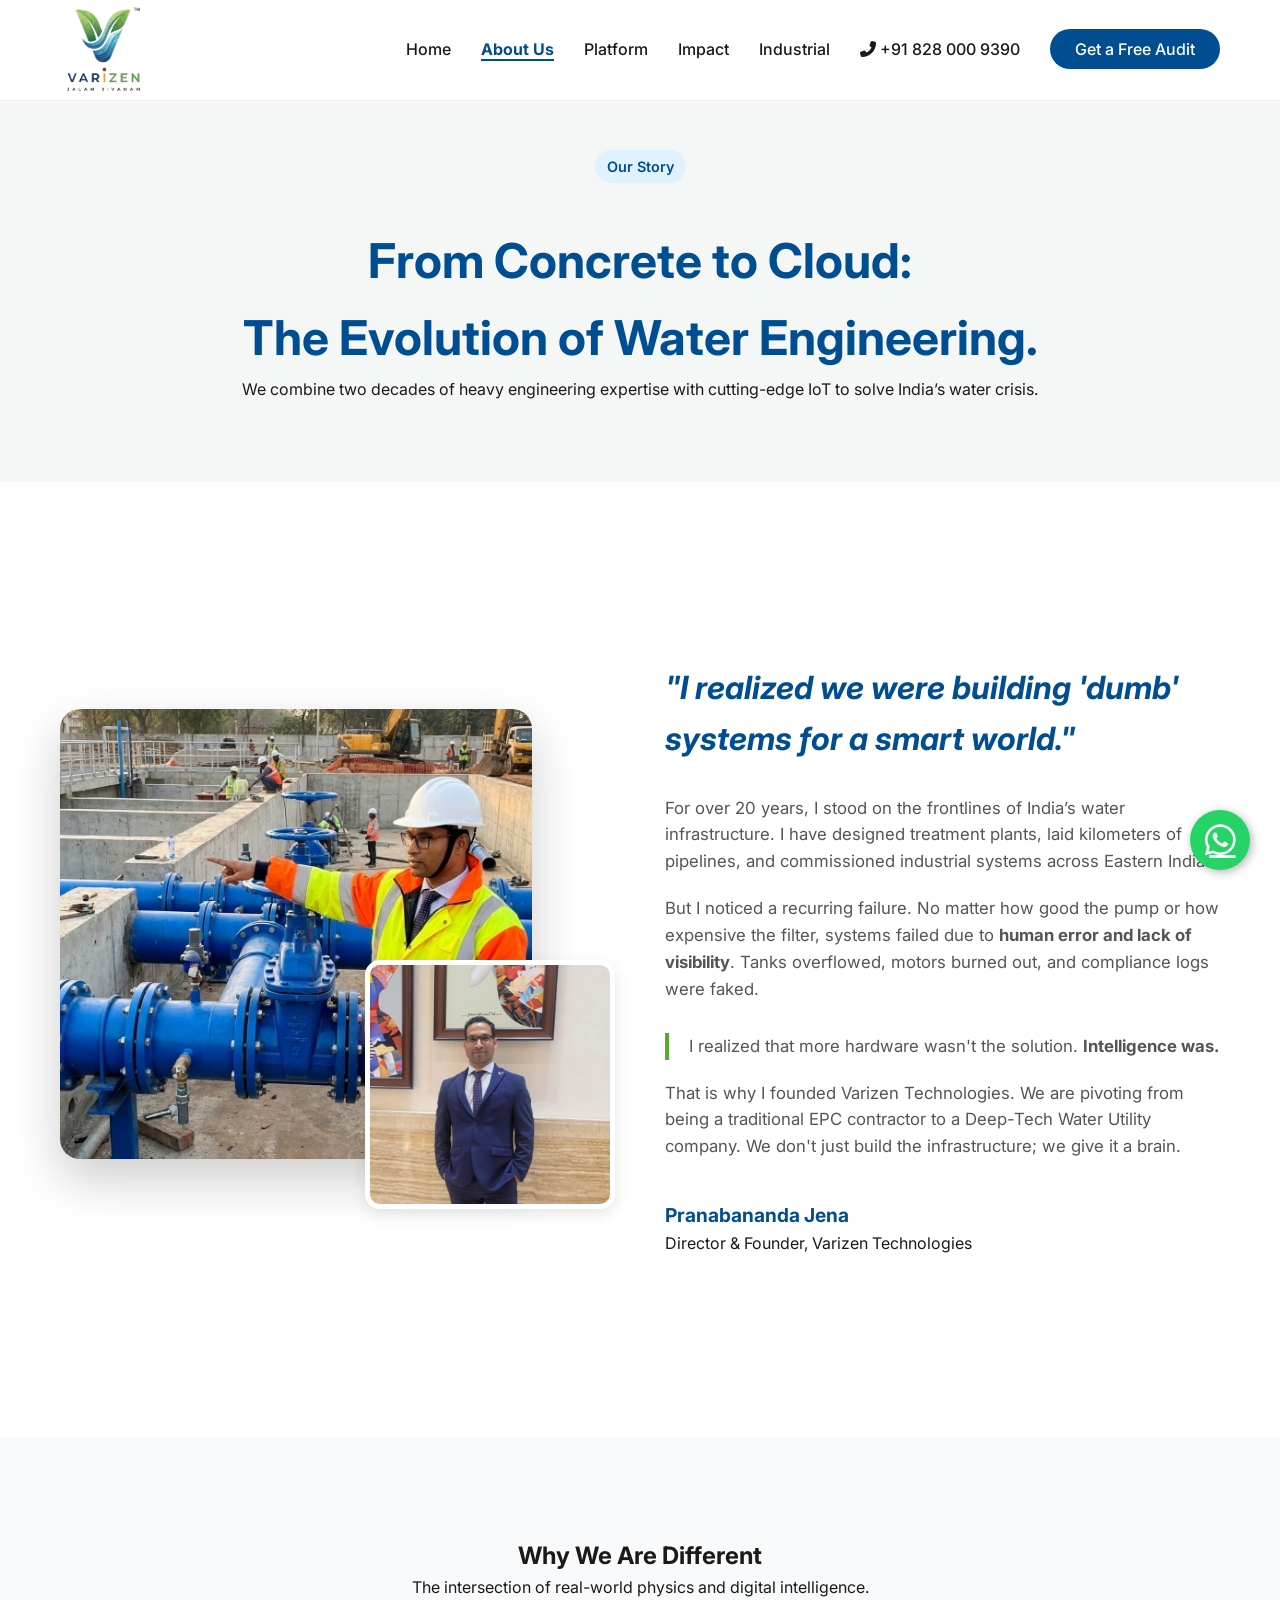
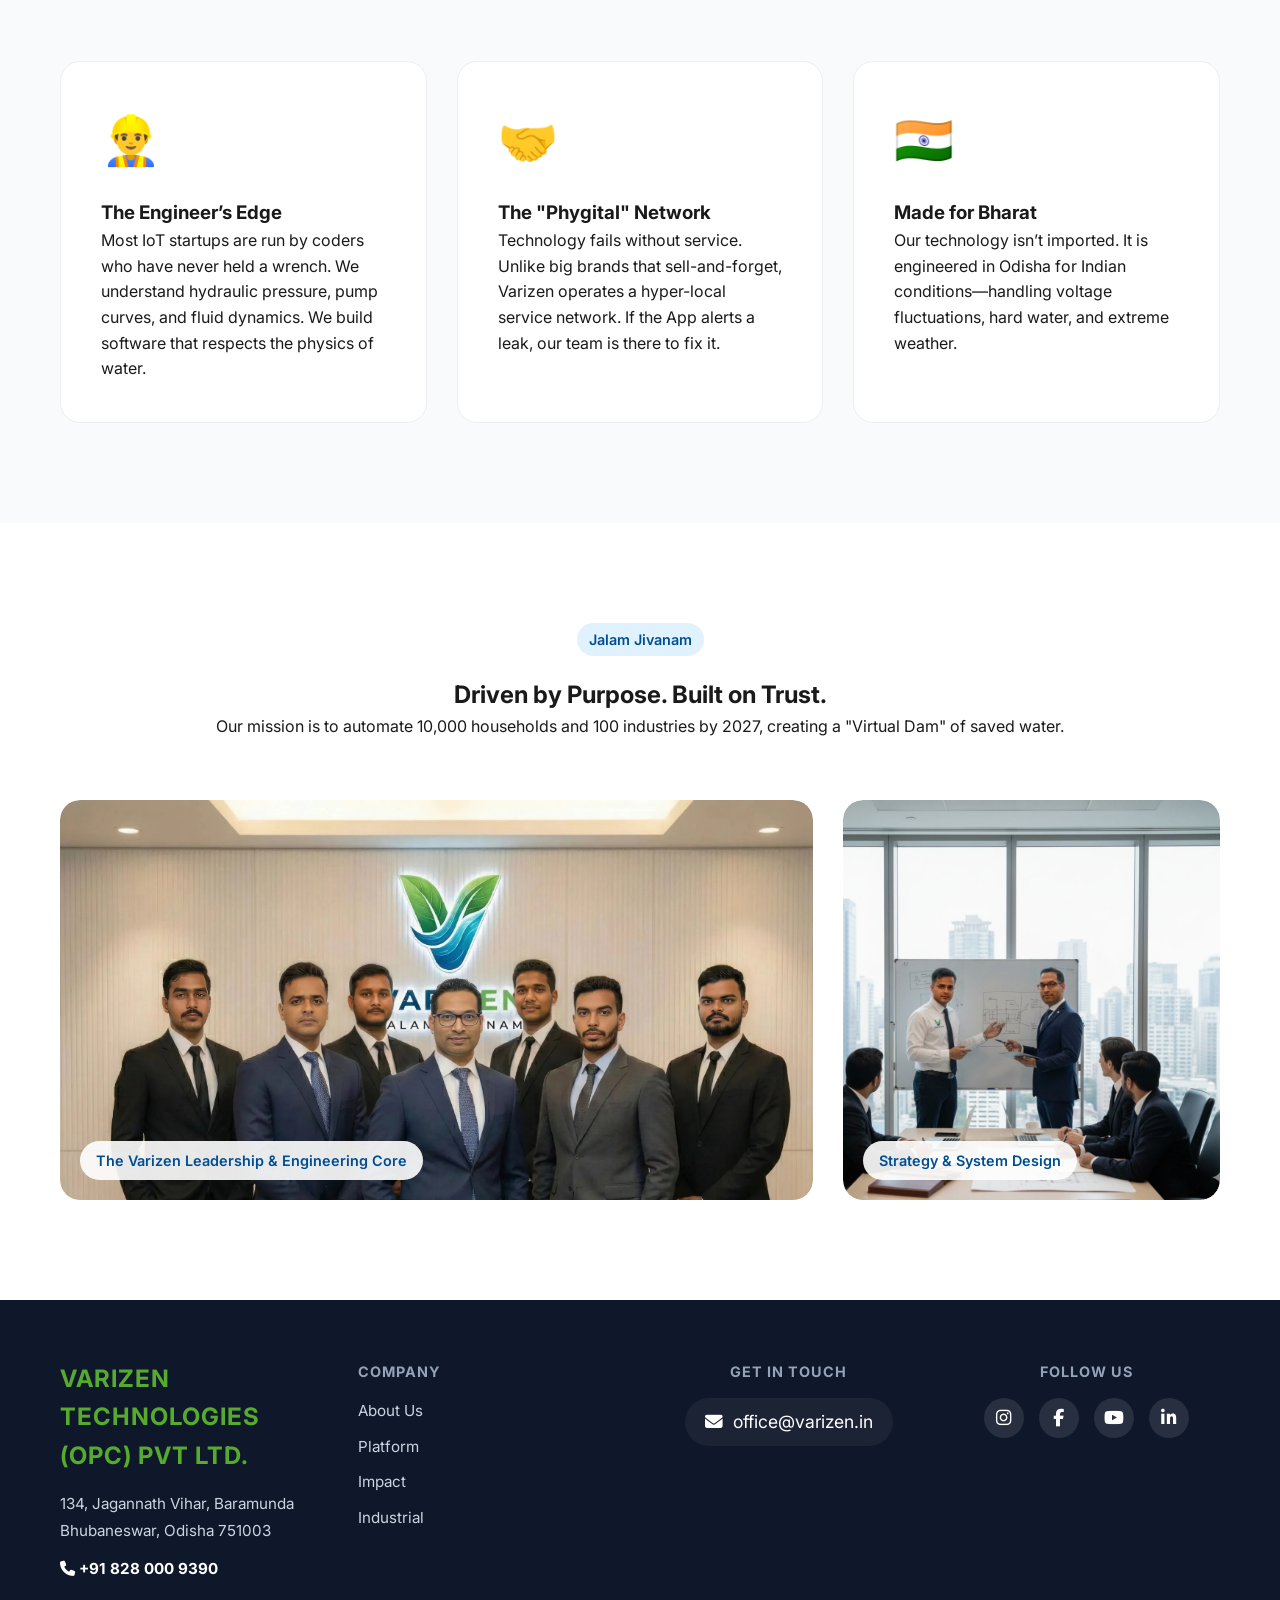
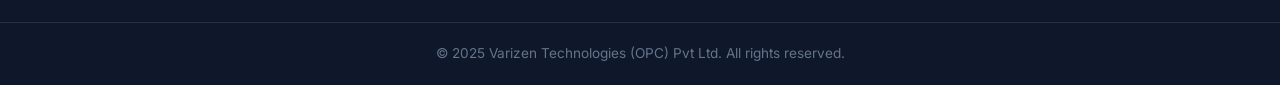
==== commit c5a20d70: "Update about.html" ====
--- a/about.html
+++ b/about.html
@@ -4,13 +4,13 @@
     <meta charset="UTF-8">
     <meta name="viewport" content="width=device-width, initial-scale=1.0">
     
-    <title>About Varizen | The Engineer's Story Behind Smart Water</title>
+    <title>About VARIZEN | The Engineer's Story Behind Smart Water</title>
     <meta name="description" content="Discover how Varizen Technologies evolved from traditional engineering to a leading IoT water utility company. Meet the founder Pranabananda Jena and his mission to save water.">
     
     <link rel="stylesheet" href="style.css">
     <link href="https://fonts.googleapis.com/css2?family=Inter:wght@300;400;600;700;800&display=swap" rel="stylesheet">
     <link rel="stylesheet" href="https://cdnjs.cloudflare.com/ajax/libs/font-awesome/6.4.0/css/all.min.css">
-    <link rel="icon" type="image/png" href="assets/favicon.png">
+    <link rel="icon" type="image/png" href="assets/favicon.PNG">
 </head>
 <body>
 
@@ -36,6 +36,7 @@
                 <li><a href="about.html">About Us</a></li>
                 <li><a href="index.html#platform">Platform</a></li>
                 <li><a href="index.html#impact">Impact</a></li>
+                <li><a href="#commercial">Industrial</a></li>
                 <li><a href="tel:+918280009390" class="nav-phone"><i class="fas fa-phone-alt"></i> +91 828 000 9390</a></li>
                 <li><a href="#contact" class="btn-primary">Get a Free Audit</a></li>
             </ul>
